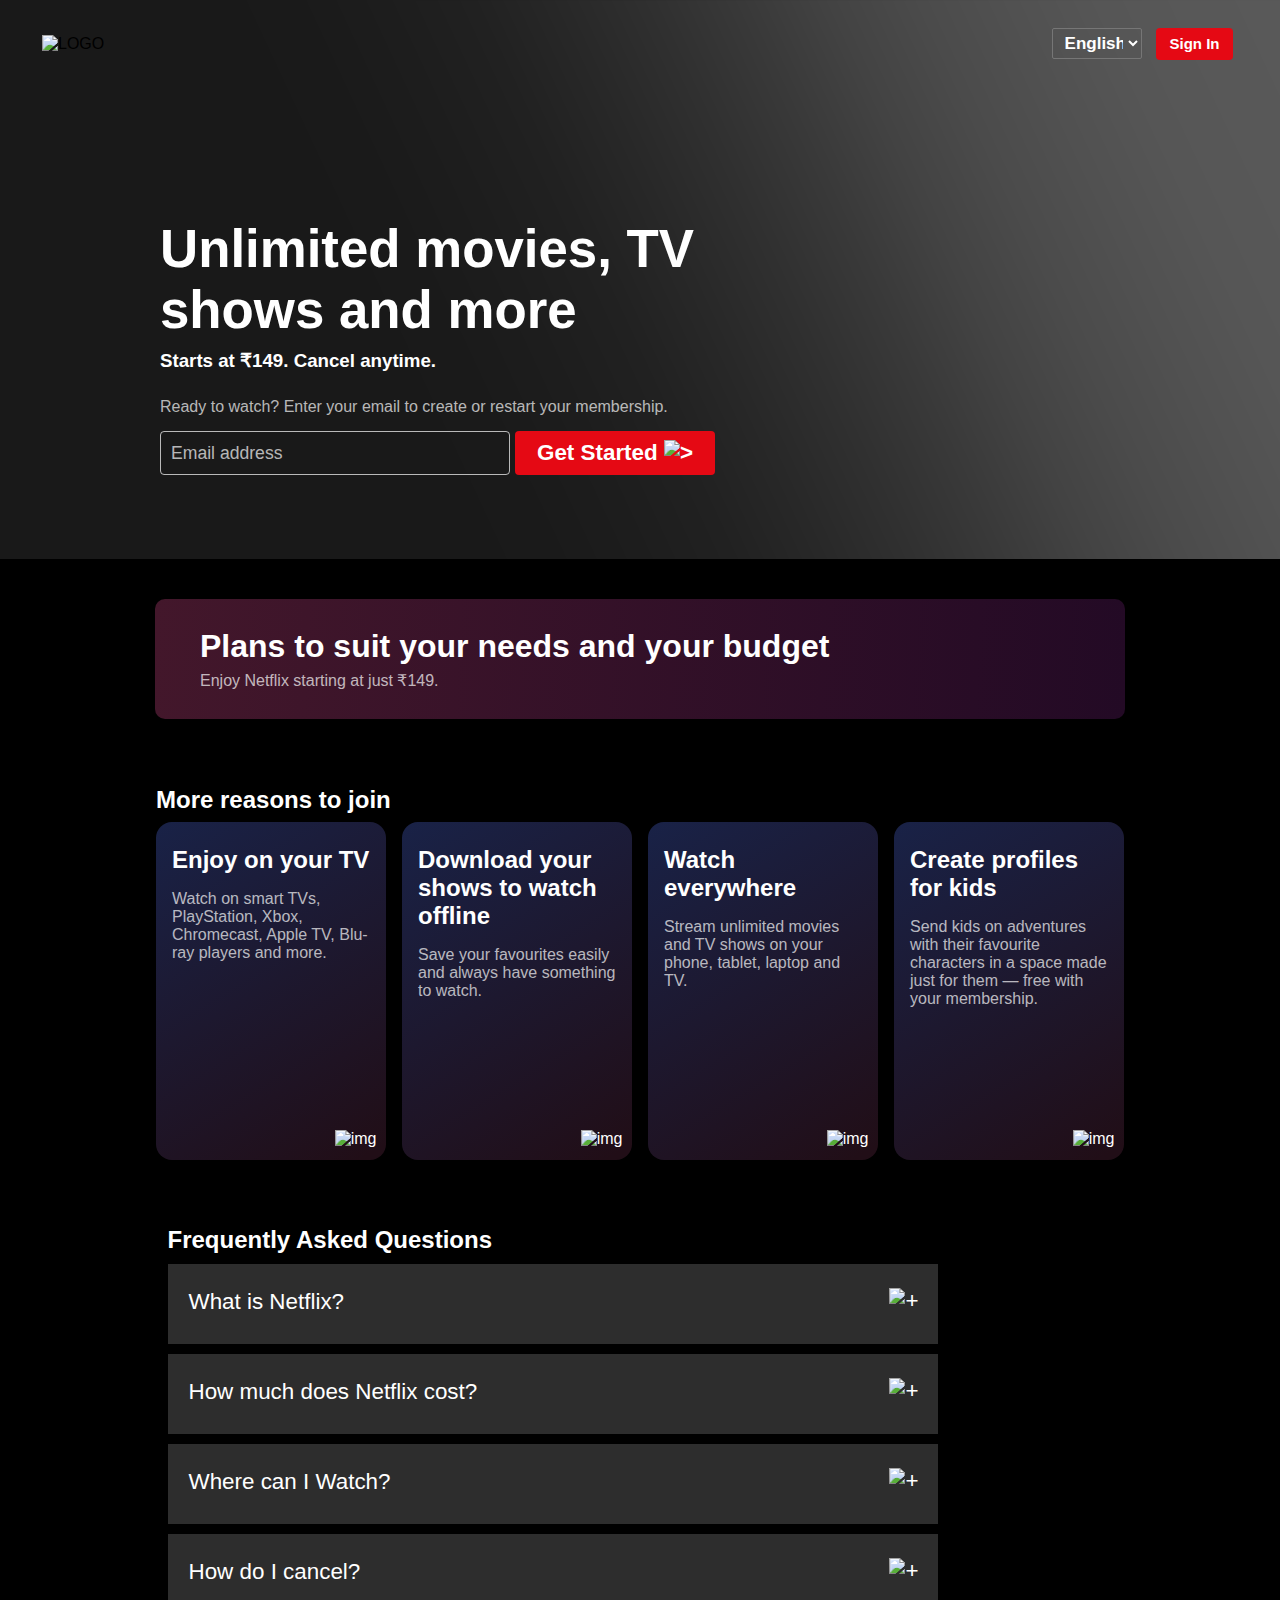
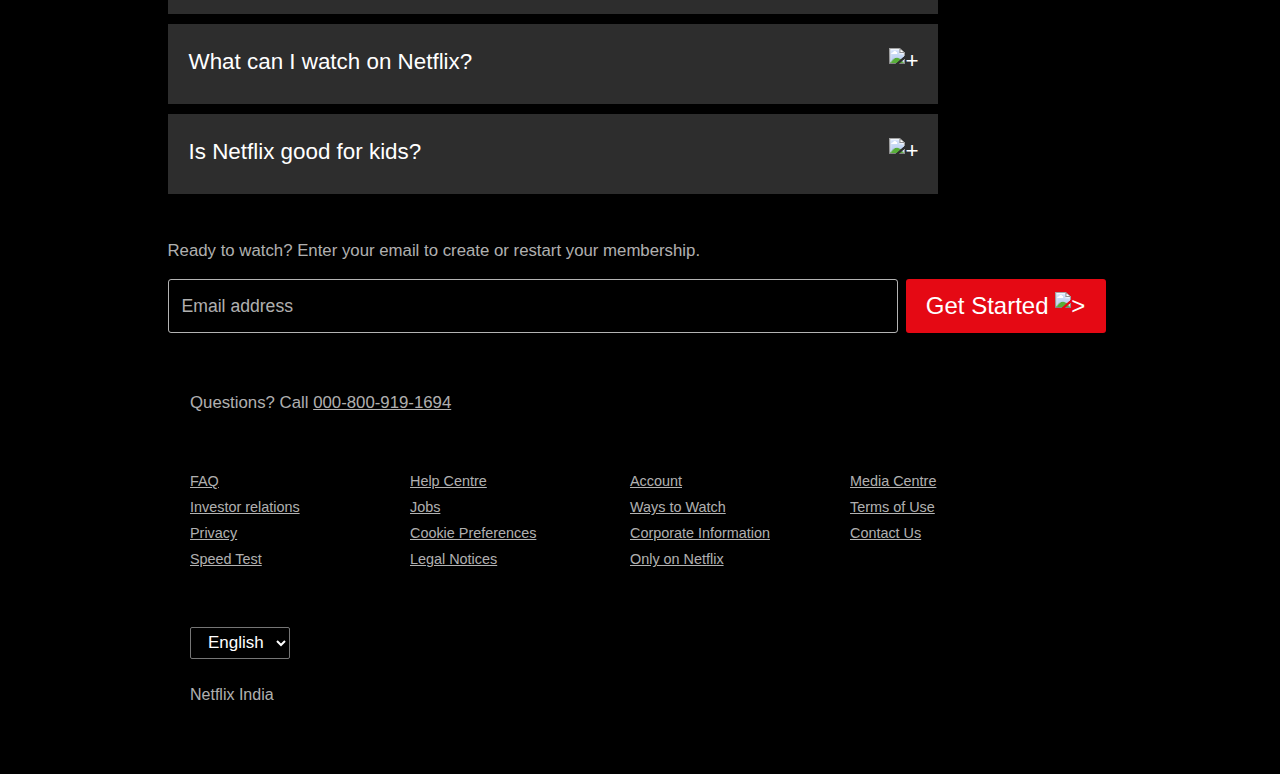
==== index.html @ 7809bfcd "Second commit" ====
<!DOCTYPE html>
<html lang="en">

<head>
    <meta charset="UTF-8">
    <meta name="viewport" content="width=device-width, initial-scale=1.0">
    <meta name="description"
        content="What is Netflix? Netflix is a streaming service that offers a wide variety of award-winning TV shows, movies, anime, documentaries, and more on thousands of ...">
    <title>Netflix India - Watch TV Shows Online, Watch Movies Online</title>
    <link rel="stylesheet" href="netflix.css">
    <link rel="stylesheet" href="1100px.css">
    <link rel="stylesheet" href="845px.css">
    <link rel="stylesheet" href="615px.css">
    <link rel="stylesheet" href="500px.css">
    <link rel="stylesheet" href="295px.css">
</head>

<body>
    <div class="all">

        <div class="container">

            <div class="nav">
                <span class="logo">
                    <img src="svg/logo.svg" alt="LOGO">
                </span>
                <div class="sign">
                    <span>
                        <select name="" id="select">
                            <option value="">English</option>
                            <option value="">हिन्दी</option>
                        </select>
                    </span>
                    <span class="hov">
                        <button class="button">Sign In</button>
                    </span>
                </div>
            </div>
            <div class="main">
                <h1 class="h1">
                    Unlimited movies, TV shows and more
                </h1>
                <h3 class="h3">Starts at ₹149. Cancel anytime.</h3>
                <h4 class="h4">Ready to watch? Enter your email to create or restart your membership.</h4>
                <div class="form">
                    <input type="email" class="email" placeholder="Email address">
                    <span>
                        <button class="Start">Get Started
                            <img src="svg/arrow.svg" alt=">">
                        </button>
                    </span>
                </div>
            </div>
        </div>

        <div class="bg">
            <div class="h">
                <div class="plan">
                    <h1>
                        Plans to suit your needs and your budget
                    </h1>
                    <p>Enjoy Netflix starting at just ₹149.</p>
                </div>
            </div>
            <div class="third">
                <div class="head">
                    <h2>More reasons to join</h2>
                </div>

                <div class="wrap">
                    <div class="c1">
                        <h2>Enjoy on your TV</h2>
                        <p>Watch on smart TVs, PlayStation, Xbox, Chromecast, Apple TV, Blu-ray players and more.</p>
                        <div class="img">
                            <img src="svg/c1.svg" alt="img">
                        </div>
                    </div>

                    <div class="c2">
                        <h2>Download your shows to watch offline</h2>
                        <p>Save your favourites easily and always have something to watch.</p>
                        <div class="img">
                            <img src="svg/c2.svg" alt="img">
                        </div>
                    </div>

                    <div class="c3">
                        <h2>Watch everywhere</h2>
                        <p>Stream unlimited movies and TV shows on your phone, tablet, laptop and TV.</p>
                        <div class="img">
                            <img src="svg/c3.svg" alt="img">
                        </div>
                    </div>

                    <div class="c4">
                        <h2>Create profiles for kids</h2>
                        <p>Send kids on adventures with their favourite characters in a space made just for them — free
                            with
                            your membership.</p>
                        <div class="img">
                            <img src="svg/c4.svg" alt="img">
                        </div>
                    </div>

                </div>
            </div>
            <div class="fourth">
                <div class="faq">
                    <div class="faqhead">
                        <h2>Frequently Asked Questions</h2>
                    </div>
                    <div class="faqmain">
                        <ul>
                            <li>
                                <div class="flex">
                                    <span>What is Netflix?</span>
                                    <img src="svg/plus.svg" alt="+">
                                </div>
                            </li>
                            <li>
                                <div class="flex">
                                    <span>How much does Netflix cost?</span>
                                    <img src="svg/plus.svg" alt="+">
                                </div>
                            </li>
                            <li>
                                <div class="flex">
                                    <span>Where can I Watch?</span>
                                    <img src="svg/plus.svg" alt="+">
                                </div>
                            </li>
                            <li>
                                <div class="flex">
                                    <span>How do I cancel?</span>
                                    <img src="svg/plus.svg" alt="+">
                                </div>
                            </li>
                            <li>
                                <div class="flex">
                                    <span>What can I watch on Netflix?</span>
                                    <img src="svg/plus.svg" alt="+">
                                </div>
                            </li>
                            <li>
                                <div class="flex">
                                    <span>Is Netflix good for kids?</span>
                                    <img src="svg/plus.svg" alt="+">
                                </div>
                            </li>
                        </ul>
                    </div>
                </div>
            </div>
            <div class="fifth">
                <div class="again">
                    <p>Ready to watch? Enter your email to create or restart your membership.</p>
                    <div class="below">
                        <input type="email" placeholder="Email address">
                        <span>
                            <button>Get Started
                                <img src="svg/arrow.svg" alt=">">
                            </button>
                        </span>
                    </div>
                </div>
            </div>
            <div class="number">
                <span>Questions? Call</span>
                <a href="tel: 000-800-919-1694">000-800-919-1694</a>
            </div>
            <div class="sixth">
                <div class="links">
                    <a href="https://help.netflix.com/support/412">FAQ</a>
                    <a href="https://help.netflix.com/">Help Centre</a>
                    <a href="https://www.netflix.com/youraccount">Account</a>
                    <a href="https://media.netflix.com/">Media Centre</a>
                    <a href="http://ir.netflix.com/">Investor relations</a>
                    <a href="https://jobs.netflix.com/jobs">Jobs</a>
                    <a href="https://www.netflix.com/watch">Ways to Watch</a>
                    <a href="https://help.netflix.com/legal/termsofuse">Terms of Use</a>
                    <a href="https://help.netflix.com/legal/privacy">Privacy</a>
                    <a href="https://www.netflix.com/in/#">Cookie Preferences</a>
                    <a href="https://help.netflix.com/legal/corpinfo">Corporate Information</a>
                    <a href="https://help.netflix.com/contactus">Contact Us</a>
                    <a href="https://fast.com/">Speed Test</a>
                    <a href="https://help.netflix.com/legal/notices">Legal Notices</a>
                    <a href="https://www.netflix.com/in/browse/genre/839338">Only on Netflix</a>
                </div>
            </div>
            <div class="last">
                <div class="lang">
                    <span>
                        <select name="" id="langs">
                            <option value="">English</option>
                            <option value="">हिन्दी</option>
                        </select>
                    </span>
                    <span class="netflix">Netflix India</span>
                </div>
            </div>
        </div>
    </div>
</body>

</html>
---- netflix.css ----
* {
    margin: 0;
    padding: 0;
    font-family: Netflix Sans, Helvetica Neue, Segoe UI, Roboto, Ubuntu, sans-serif;
    box-sizing: border-box;
}

.container {
    background-image: linear-gradient(65deg, rgba(0, 0, 0, 0.9000) 30.00%, rgba(0, 0, 0, 0.8965) 35.83%, rgba(0, 0, 0, 0.8861) 41.67%, rgba(0, 0, 0, 0.8688) 47.50%, rgba(0, 0, 0, 0.8444) 53.33%, rgba(0, 0, 0, 0.8132) 59.17%, rgba(0, 0, 0, 0.7750) 65.00%, rgba(0, 0, 0, 0.7368) 70.83%, rgba(0, 0, 0, 0.7056) 76.67%, rgba(0, 0, 0, 0.6813) 82.50%, rgba(0, 0, 0, 0.6639) 88.33%, rgba(0, 0, 0, 0.6535) 94.17%, rgba(0, 0, 0, 0.6500) 100.0%), url(Netflix-background.webp);
    background-position: center center;
    background-size: cover;
    display: flex;
    flex-direction: column;

}

.button {
    background-color: rgb(229, 9, 20);
    color: white;
    width: 77px;
    height: 32px;
    font-size: 15px;
    font-weight: bold;
    margin: 5px;
    border-radius: 4px;
    border: none;
}

.form {
    display: flex;
    gap: 5px;

}

.sign .hov :hover {
    background-color: rgb(193, 17, 25);
    cursor: pointer;
}

.form span :hover {
    background-color: rgb(193, 17, 25);
    cursor: pointer;
}

#select {
    background: transparent;
    color: white;
    font-size: 17px;
    font-weight: bold;
    width: 90px;
    height: 31px;
    border-radius: 2px;
    margin: 5px;
    padding: 2px 2px 2px 8px;
}

.nav {
    height: 77px;
    display: flex;
    align-items: center;
    justify-content: space-between;
}

.nav {
    list-style: none;
    margin: 5px 42px;
}

.logo img {
    width: 148px;
    height: 40px;

}

.main {
    color: white;
    display: flex;
    flex-direction: column;
    margin-top: 1rem;
    margin-left: 10rem;
    margin-right: 10rem;
    margin-bottom: 5rem;
    padding-top: 9%;
    width: 600px;
}

.h1 {
    font-size: 3.3rem;
    font-weight: 800;
}

.h3 {
    margin: 10px 0px 3px 0px;
}

.h4 {
    font-weight: 400;
    margin: 23px 0px 3px 0px;
    color: rgba(255, 255, 255, 0.7);
}

.email {
    width: 350px;
    height: 44px;
    font-size: 1.1rem;
    padding-left: 10px;
    color: white;
    background-color: transparent;
    border: 0.3px solid rgba(255, 255, 255, 0.7);
    border-radius: 4px;
}

.Start {
    width: 200px;
    height: 44px;
    border-radius: 4px;
    background-color: rgb(229, 9, 20);
    color: white;
    border: none;
    font-size: 1.4rem;
    font-weight: 600;
}

.Start img {
    color: white;
}

.form {
    margin: 12px 0px 4px 0px;
    align-items: center;
}

::placeholder {
    color: rgba(255, 255, 255, 0.7);
}

.plan {
    display: flex;
    width: 970px;
    height: 120px;
    border-radius: 10px;
    flex-direction: column;
    background: linear-gradient(93deg, #43172b, #230a25);
    justify-content: center;
    color: white;
    padding-left: 45px;
}

.plan p {
    margin-top: 6px;
    color: rgba(255, 255, 255, 0.7);
}

.h {
    display: flex;
    height: 200px;
    justify-content: center;
    align-items: center;
}

.h :hover {
    transition: all 0.5s cubic-bezier(0.33, 0, 0, 1);
    background: linear-gradient(93deg, #661d3e, #280a2b);

}

.wrap {
    display: flex;
    align-items: center;
    justify-content: center;
}

.bg{
    background-color: black;
}
.third {
    color: white;
}

.c1,
.c2,
.c3,
.c4 {
    width: 230px;
    height: 338px;
    background: linear-gradient(149deg, #192247 0%, #210e17 96.86%);
    color: white;
    border-radius: 1rem;
    margin: 0.5rem;
    padding: 1rem;
    position: relative;
}

.head h2 {
    margin-left: calc((100% - 968px)/2);
    font-weight: 600;
    padding-top: 1.7rem;
}

.c1 h2,
.c2 h2,
.c3 h2,
.c4 h2 {
    margin-top: 0.5rem;
    font-weight: 600;
}

.c1 p,
.c2 p,
.c3 p,
.c4 p {
    margin-top: 1rem;
    font-weight: 350;
    color: rgba(255, 255, 255, 0.7);
}

.c1 img,
.c2 img,
.c3 img,
.c4 img {
    margin-top: 1rem;
    position: absolute;
    bottom: 0.8rem;
    right: 0.6rem;
}

.faq {
    color: white;
    margin-left: calc((100% - 945px)/2);
    padding-top: 58px;
}

.faqmain ul li {
    width: 770px;
    height: 80px;
    background-color: rgb(45, 45, 45);
    margin-top: 10px;
    font-size: 1.4rem;
    padding: 25px 0px 25px 21px;
    position: relative;
    list-style: none;
}

.faqmain ul li img {
    position: absolute;
    top: 24px;
    right: 19px;
}

.faqmain ul :hover {
    background-color: rgb(65, 65, 65);
}

.fifth {
    color: white;
}

.below {
    box-sizing: border-box;
    display: flex;
    align-items: center;
    gap: 8px;
}

.below input {
    width: 730px;
    height: 54px;
    background-color: transparent;
    border: 1px solid rgba(255, 255, 255, 0.7);
    border-radius: 3px;
    font-size: 1.1rem;
    padding-left: 13px;
    color: white;
}

.below button {
    width: 200px;
    height: 54px;
    background-color: rgb(229, 9, 20);
    color: white;
    border: none;
    border-radius: 3px;
    font-size: 1.5rem;
    font-weight: 500;
}

.below span :hover {
    background-color: rgb(193, 17, 25);
}

.again {
    display: flex;
    flex-direction: column;
    margin-left: calc((100% - 945px)/2);
    gap: 18px;
    padding-top: 47px;
}

.again p {
    color: rgba(255, 255, 255, 0.7);
    font-size: 1.05rem;
}

.number {
    padding-top: 60px;
    padding-left: calc((100% - 900px)/2);
    color: rgba(255, 255, 255, 0.7);
    font-size: 1.05rem;
}

.number a {
    color: rgba(255, 255, 255, 0.7);
}


.links a {
    color: rgba(255, 255, 255, 0.7);
    width: 220px;
    font-size: 0.9rem;
    margin-top: 10px;
}

.links {
    display: flex;
    width: 980px;
    flex-wrap: wrap;
    margin-left: calc((100% - 900px)/2);
    padding-top: 50px;
}

.last {
    color: white;
    padding-top: 60px;
    padding-bottom: 70px;
}

.lang {
    display: flex;
    flex-direction: column;
    gap: 27px;
    padding-left: calc((100% - 900px)/2);
}

.lang #langs {
    background: transparent;
    color: white;
    font-size: 17px;
    width: 100px;
    height: 32px;
    border-radius: 2px;
    padding: 2px 2px 3px 13px;
}

.lang .netflix {
    color: rgba(255, 255, 255, 0.7);
}
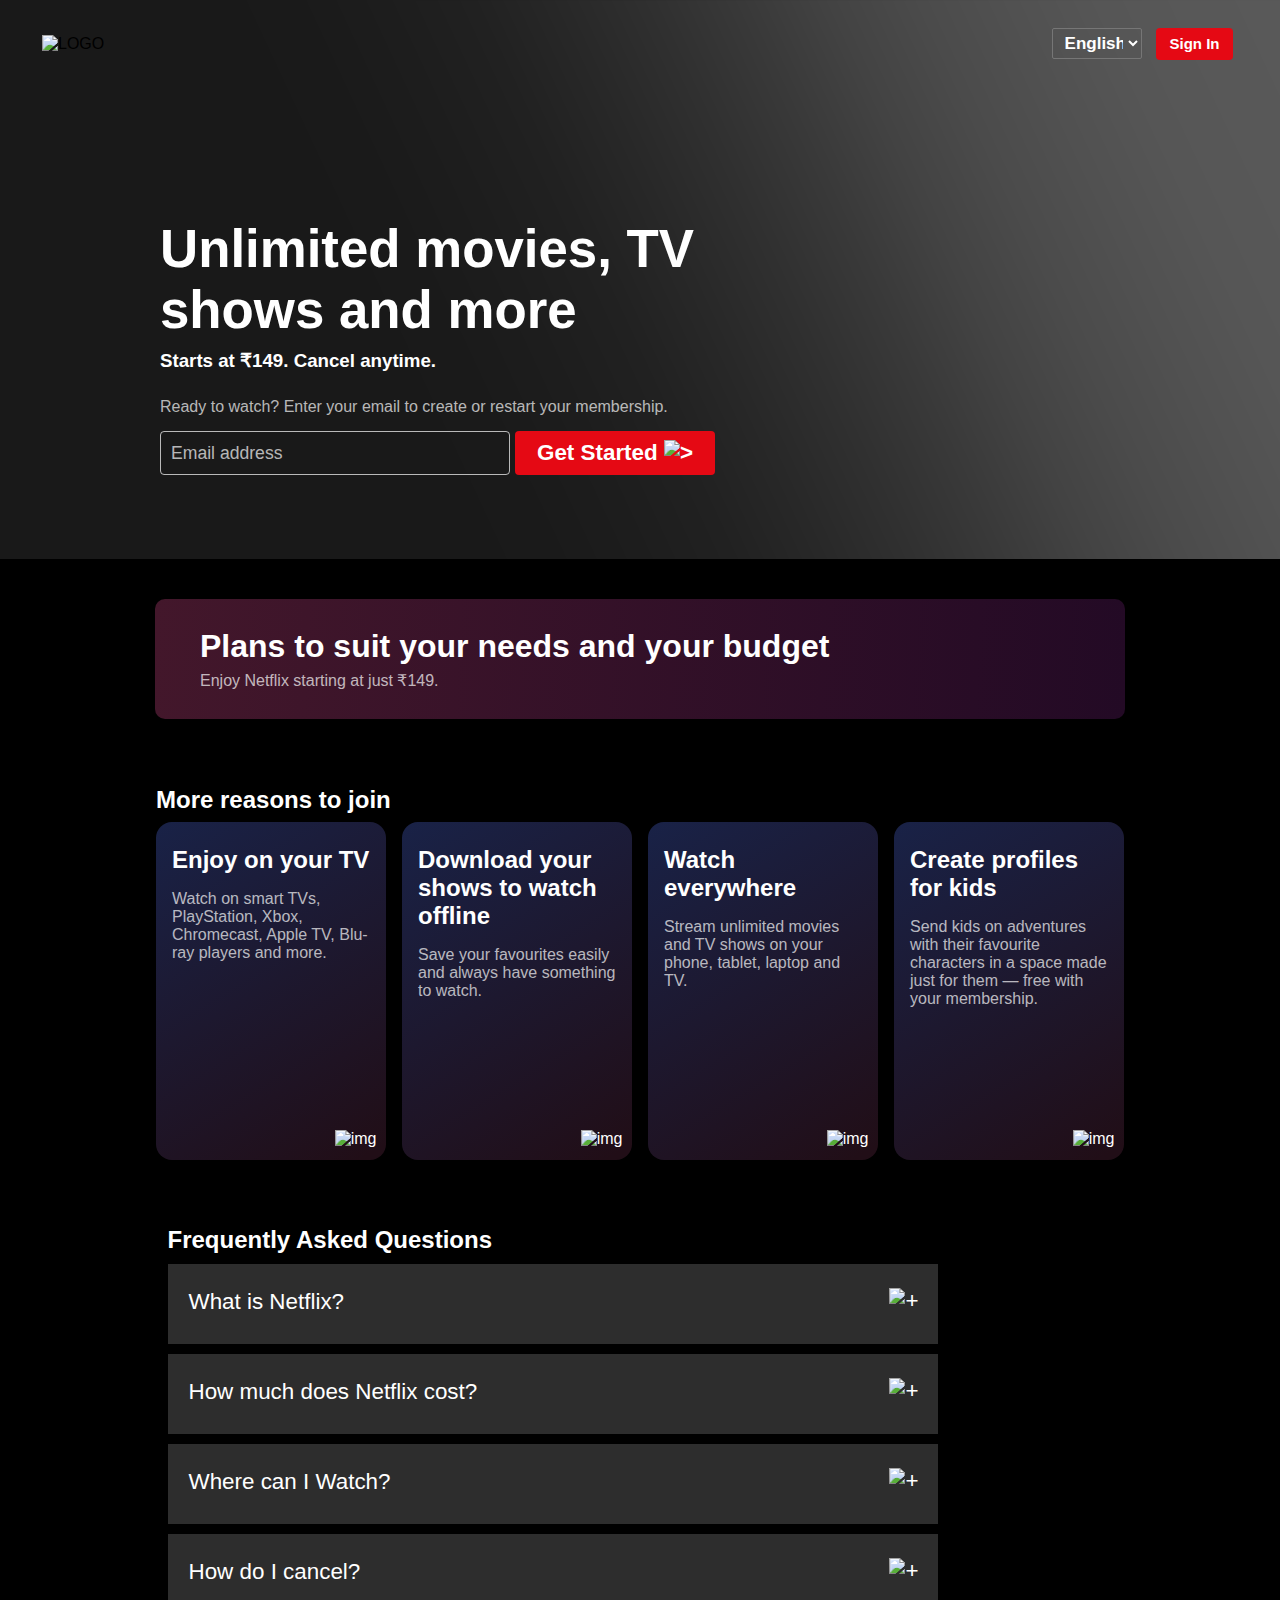
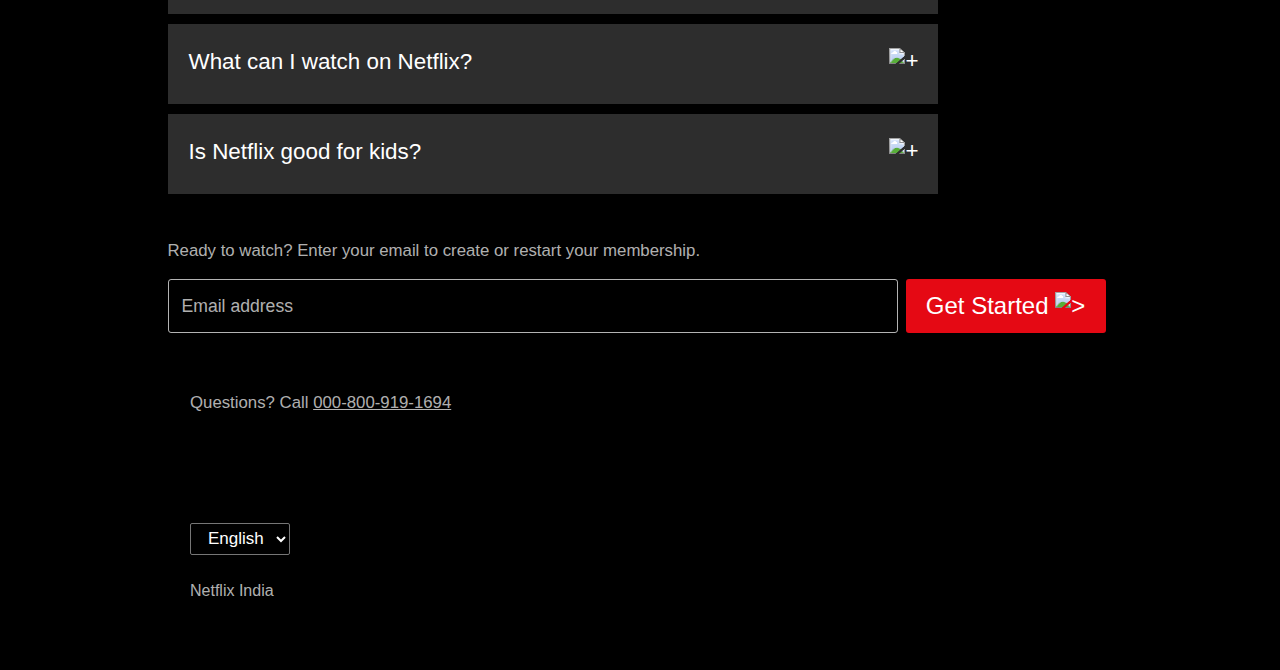
==== commit 9347b959: "check" ====
--- a/index.html
+++ b/index.html
@@ -32,7 +32,7 @@
                         </select>
                     </span>
                     <span class="hov">
-                        <button class="button">Sign In</button>
+                        <button id="alert" class="button">Sign In</button>
                     </span>
                 </div>
             </div>
@@ -45,7 +45,7 @@
                 <div class="form">
                     <input type="email" class="email" placeholder="Email address">
                     <span>
-                        <button class="Start">Get Started
+                        <button class="Start" id="alertt">Get Started
                             <img src="svg/arrow.svg" alt=">">
                         </button>
                     </span>
@@ -55,7 +55,7 @@
 
         <div class="bg">
             <div class="h">
-                <div class="plan">
+                <div class="plan" id="alerttt">
                     <h1>
                         Plans to suit your needs and your budget
                     </h1>
@@ -157,7 +157,7 @@
                     <div class="below">
                         <input type="email" placeholder="Email address">
                         <span>
-                            <button>Get Started
+                            <button id="alertttt">Get Started
                                 <img src="svg/arrow.svg" alt=">">
                             </button>
                         </span>
@@ -170,7 +170,7 @@
             </div>
             <div class="sixth">
                 <div class="links">
-                    <a href="https://help.netflix.com/support/412">FAQ</a>
+                    <!-- <a href="https://help.netflix.com/support/412">FAQ</a>
                     <a href="https://help.netflix.com/">Help Centre</a>
                     <a href="https://www.netflix.com/youraccount">Account</a>
                     <a href="https://media.netflix.com/">Media Centre</a>
@@ -184,7 +184,7 @@
                     <a href="https://help.netflix.com/contactus">Contact Us</a>
                     <a href="https://fast.com/">Speed Test</a>
                     <a href="https://help.netflix.com/legal/notices">Legal Notices</a>
-                    <a href="https://www.netflix.com/in/browse/genre/839338">Only on Netflix</a>
+                    <a href="https://www.netflix.com/in/browse/genre/839338">Only on Netflix</a> -->
                 </div>
             </div>
             <div class="last">
@@ -200,6 +200,20 @@
             </div>
         </div>
     </div>
+    <script>
+        document.getElementById("alert").addEventListener("click", () => {
+            alert("This site is under construction");
+        })
+        document.getElementById("alertt").addEventListener("click", () => {
+            alert("This site is under construction");
+        })
+        document.getElementById("alerttt").addEventListener("click", () => {
+            alert("This site is under construction");
+        })
+        document.getElementById("alertttt").addEventListener("click", () => {
+            alert("This site is under construction");
+        })
+    </script>
 </body>
 
 </html>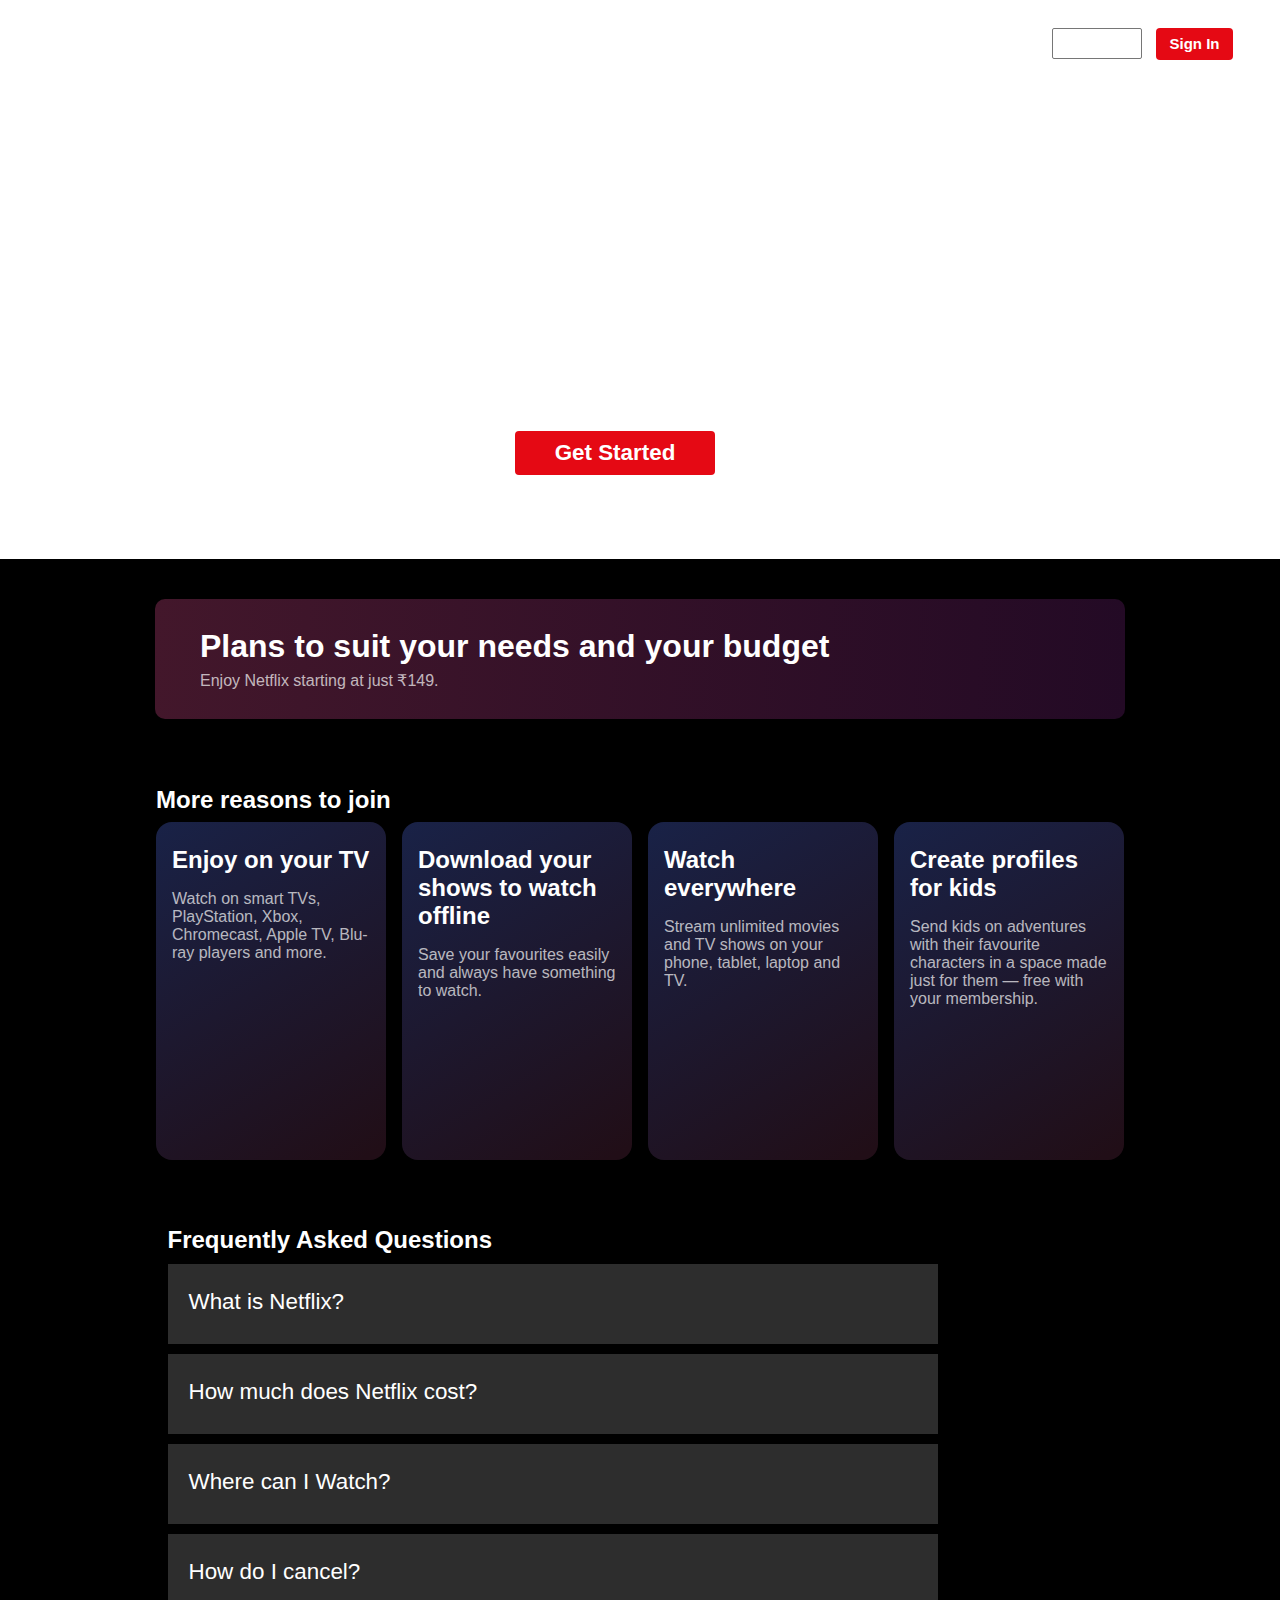
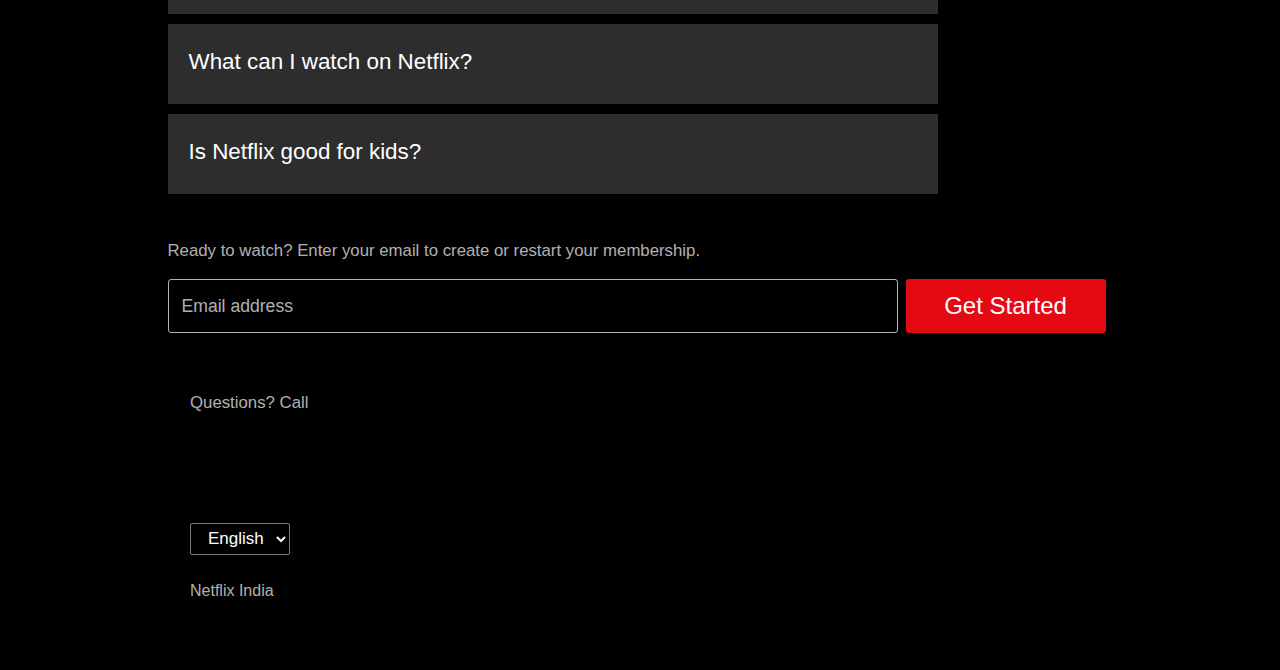
==== commit f9b09525: "check" ====
--- a/index.html
+++ b/index.html
@@ -22,7 +22,7 @@
 
             <div class="nav">
                 <span class="logo">
-                    <img src="svg/logo.svg" alt="LOGO">
+                    <!-- <img src="svg/logo.svg" alt="LOGO"> -->
                 </span>
                 <div class="sign">
                     <span>
@@ -46,7 +46,7 @@
                     <input type="email" class="email" placeholder="Email address">
                     <span>
                         <button class="Start" id="alertt">Get Started
-                            <img src="svg/arrow.svg" alt=">">
+                            <!-- <img src="svg/arrow.svg" alt=">"> -->
                         </button>
                     </span>
                 </div>
@@ -72,7 +72,7 @@
                         <h2>Enjoy on your TV</h2>
                         <p>Watch on smart TVs, PlayStation, Xbox, Chromecast, Apple TV, Blu-ray players and more.</p>
                         <div class="img">
-                            <img src="svg/c1.svg" alt="img">
+                            <!-- <img src="svg/c1.svg" alt="img"> -->
                         </div>
                     </div>
 
@@ -80,7 +80,7 @@
                         <h2>Download your shows to watch offline</h2>
                         <p>Save your favourites easily and always have something to watch.</p>
                         <div class="img">
-                            <img src="svg/c2.svg" alt="img">
+                            <!-- <img src="svg/c2.svg" alt="img"> -->
                         </div>
                     </div>
 
@@ -88,7 +88,7 @@
                         <h2>Watch everywhere</h2>
                         <p>Stream unlimited movies and TV shows on your phone, tablet, laptop and TV.</p>
                         <div class="img">
-                            <img src="svg/c3.svg" alt="img">
+                            <!-- <img src="svg/c3.svg" alt="img"> -->
                         </div>
                     </div>
 
@@ -98,7 +98,7 @@
                             with
                             your membership.</p>
                         <div class="img">
-                            <img src="svg/c4.svg" alt="img">
+                            <!-- <img src="svg/c4.svg" alt="img"> -->
                         </div>
                     </div>
 
@@ -114,37 +114,37 @@
                             <li>
                                 <div class="flex">
                                     <span>What is Netflix?</span>
-                                    <img src="svg/plus.svg" alt="+">
+                                    <!-- <img src="svg/plus.svg" alt="+"> -->
                                 </div>
                             </li>
                             <li>
                                 <div class="flex">
                                     <span>How much does Netflix cost?</span>
-                                    <img src="svg/plus.svg" alt="+">
+                                    <!-- <img src="svg/plus.svg" alt="+"> -->
                                 </div>
                             </li>
                             <li>
                                 <div class="flex">
                                     <span>Where can I Watch?</span>
-                                    <img src="svg/plus.svg" alt="+">
+                                    <!-- <img src="svg/plus.svg" alt="+"> -->
                                 </div>
                             </li>
                             <li>
                                 <div class="flex">
                                     <span>How do I cancel?</span>
-                                    <img src="svg/plus.svg" alt="+">
+                                    <!-- <img src="svg/plus.svg" alt="+"> -->
                                 </div>
                             </li>
                             <li>
                                 <div class="flex">
                                     <span>What can I watch on Netflix?</span>
-                                    <img src="svg/plus.svg" alt="+">
+                                    <!-- <img src="svg/plus.svg" alt="+"> -->
                                 </div>
                             </li>
                             <li>
                                 <div class="flex">
                                     <span>Is Netflix good for kids?</span>
-                                    <img src="svg/plus.svg" alt="+">
+                                    <!-- <img src="svg/plus.svg" alt="+"> -->
                                 </div>
                             </li>
                         </ul>
@@ -158,7 +158,7 @@
                         <input type="email" placeholder="Email address">
                         <span>
                             <button id="alertttt">Get Started
-                                <img src="svg/arrow.svg" alt=">">
+                                <!-- <img src="svg/arrow.svg" alt=">"> -->
                             </button>
                         </span>
                     </div>
@@ -166,7 +166,7 @@
             </div>
             <div class="number">
                 <span>Questions? Call</span>
-                <a href="tel: 000-800-919-1694">000-800-919-1694</a>
+                <!-- <a href="tel: 000-800-919-1694">000-800-919-1694</a> -->
             </div>
             <div class="sixth">
                 <div class="links">
--- a/netflix.css
+++ b/netflix.css
@@ -6,7 +6,7 @@
 }
 
 .container {
-    background-image: linear-gradient(65deg, rgba(0, 0, 0, 0.9000) 30.00%, rgba(0, 0, 0, 0.8965) 35.83%, rgba(0, 0, 0, 0.8861) 41.67%, rgba(0, 0, 0, 0.8688) 47.50%, rgba(0, 0, 0, 0.8444) 53.33%, rgba(0, 0, 0, 0.8132) 59.17%, rgba(0, 0, 0, 0.7750) 65.00%, rgba(0, 0, 0, 0.7368) 70.83%, rgba(0, 0, 0, 0.7056) 76.67%, rgba(0, 0, 0, 0.6813) 82.50%, rgba(0, 0, 0, 0.6639) 88.33%, rgba(0, 0, 0, 0.6535) 94.17%, rgba(0, 0, 0, 0.6500) 100.0%), url(Netflix-background.webp);
+    /* background-image: linear-gradient(65deg, rgba(0, 0, 0, 0.9000) 30.00%, rgba(0, 0, 0, 0.8965) 35.83%, rgba(0, 0, 0, 0.8861) 41.67%, rgba(0, 0, 0, 0.8688) 47.50%, rgba(0, 0, 0, 0.8444) 53.33%, rgba(0, 0, 0, 0.8132) 59.17%, rgba(0, 0, 0, 0.7750) 65.00%, rgba(0, 0, 0, 0.7368) 70.83%, rgba(0, 0, 0, 0.7056) 76.67%, rgba(0, 0, 0, 0.6813) 82.50%, rgba(0, 0, 0, 0.6639) 88.33%, rgba(0, 0, 0, 0.6535) 94.17%, rgba(0, 0, 0, 0.6500) 100.0%), url(Netflix-background.webp); */
     background-position: center center;
     background-size: cover;
     display: flex;
@@ -170,9 +170,10 @@
     justify-content: center;
 }
 
-.bg{
+.bg {
     background-color: black;
 }
+
 .third {
     color: white;
 }
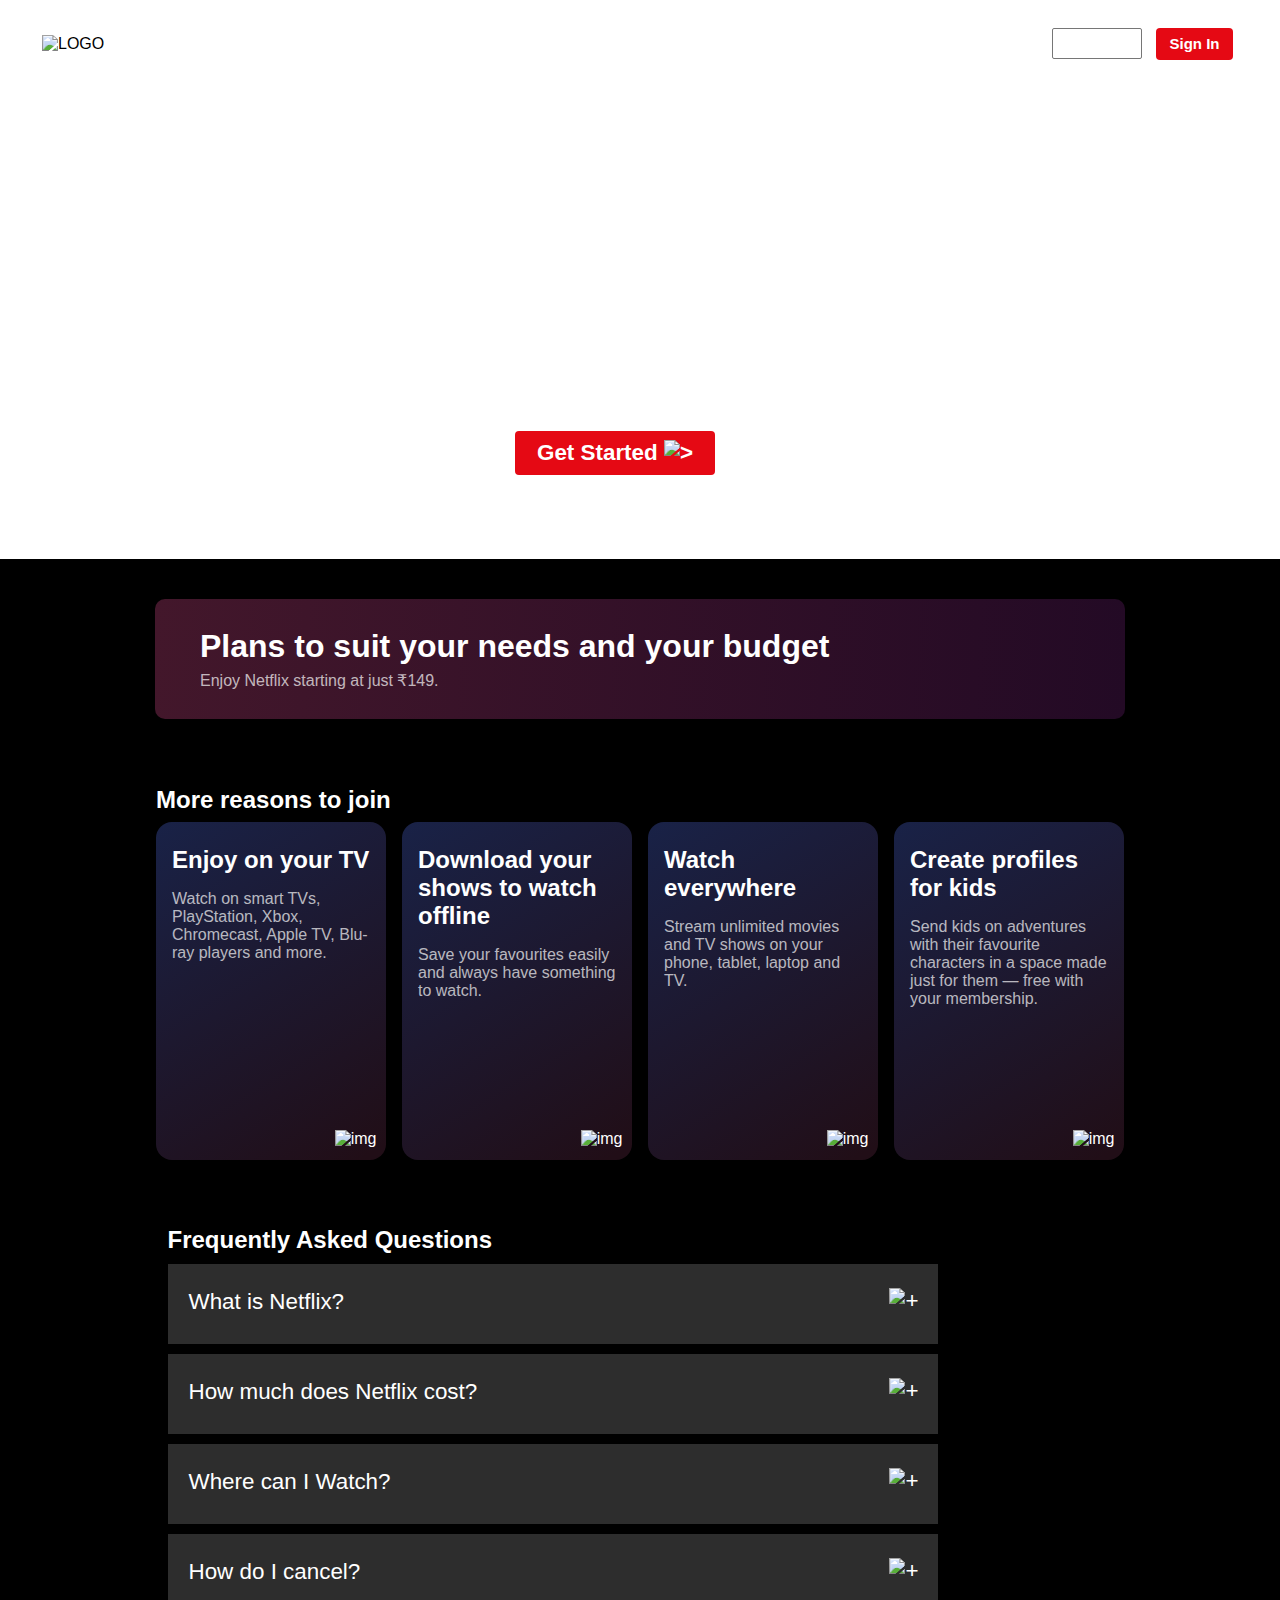
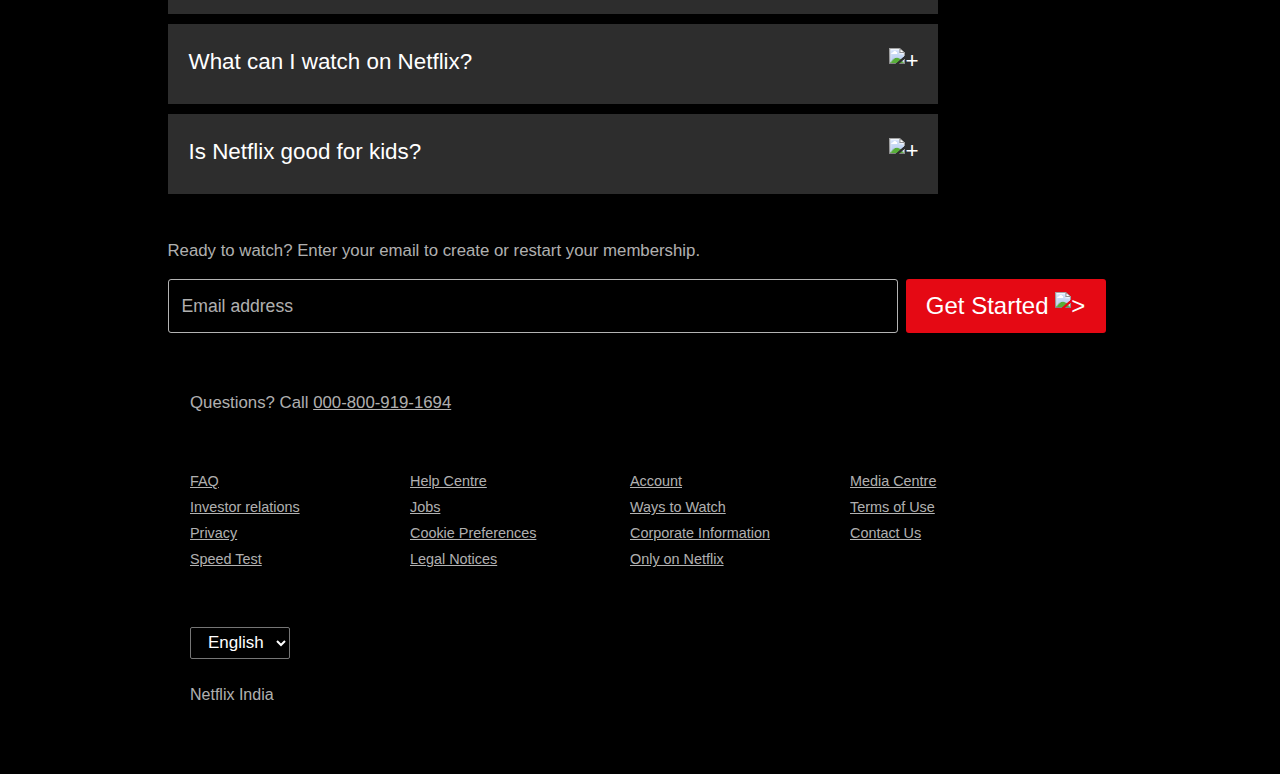
==== commit c85ccd15: "check" ====
--- a/index.html
+++ b/index.html
@@ -22,7 +22,7 @@
 
             <div class="nav">
                 <span class="logo">
-                    <!-- <img src="svg/logo.svg" alt="LOGO"> -->
+                    <img src="svg/logo.svg" alt="LOGO">
                 </span>
                 <div class="sign">
                     <span>
@@ -46,7 +46,7 @@
                     <input type="email" class="email" placeholder="Email address">
                     <span>
                         <button class="Start" id="alertt">Get Started
-                            <!-- <img src="svg/arrow.svg" alt=">"> -->
+                            <img src="svg/arrow.svg" alt=">">
                         </button>
                     </span>
                 </div>
@@ -72,7 +72,7 @@
                         <h2>Enjoy on your TV</h2>
                         <p>Watch on smart TVs, PlayStation, Xbox, Chromecast, Apple TV, Blu-ray players and more.</p>
                         <div class="img">
-                            <!-- <img src="svg/c1.svg" alt="img"> -->
+                            <img src="svg/c1.svg" alt="img">
                         </div>
                     </div>
 
@@ -80,7 +80,7 @@
                         <h2>Download your shows to watch offline</h2>
                         <p>Save your favourites easily and always have something to watch.</p>
                         <div class="img">
-                            <!-- <img src="svg/c2.svg" alt="img"> -->
+                            <img src="svg/c2.svg" alt="img">
                         </div>
                     </div>
 
@@ -88,7 +88,7 @@
                         <h2>Watch everywhere</h2>
                         <p>Stream unlimited movies and TV shows on your phone, tablet, laptop and TV.</p>
                         <div class="img">
-                            <!-- <img src="svg/c3.svg" alt="img"> -->
+                            <img src="svg/c3.svg" alt="img">
                         </div>
                     </div>
 
@@ -98,7 +98,7 @@
                             with
                             your membership.</p>
                         <div class="img">
-                            <!-- <img src="svg/c4.svg" alt="img"> -->
+                            <img src="svg/c4.svg" alt="img">
                         </div>
                     </div>
 
@@ -114,37 +114,37 @@
                             <li>
                                 <div class="flex">
                                     <span>What is Netflix?</span>
-                                    <!-- <img src="svg/plus.svg" alt="+"> -->
+                                    <img src="svg/plus.svg" alt="+">
                                 </div>
                             </li>
                             <li>
                                 <div class="flex">
                                     <span>How much does Netflix cost?</span>
-                                    <!-- <img src="svg/plus.svg" alt="+"> -->
+                                    <img src="svg/plus.svg" alt="+">
                                 </div>
                             </li>
                             <li>
                                 <div class="flex">
                                     <span>Where can I Watch?</span>
-                                    <!-- <img src="svg/plus.svg" alt="+"> -->
+                                    <img src="svg/plus.svg" alt="+">
                                 </div>
                             </li>
                             <li>
                                 <div class="flex">
                                     <span>How do I cancel?</span>
-                                    <!-- <img src="svg/plus.svg" alt="+"> -->
+                                    <img src="svg/plus.svg" alt="+">
                                 </div>
                             </li>
                             <li>
                                 <div class="flex">
                                     <span>What can I watch on Netflix?</span>
-                                    <!-- <img src="svg/plus.svg" alt="+"> -->
+                                    <img src="svg/plus.svg" alt="+">
                                 </div>
                             </li>
                             <li>
                                 <div class="flex">
                                     <span>Is Netflix good for kids?</span>
-                                    <!-- <img src="svg/plus.svg" alt="+"> -->
+                                    <img src="svg/plus.svg" alt="+">
                                 </div>
                             </li>
                         </ul>
@@ -158,7 +158,7 @@
                         <input type="email" placeholder="Email address">
                         <span>
                             <button id="alertttt">Get Started
-                                <!-- <img src="svg/arrow.svg" alt=">"> -->
+                                <img src="svg/arrow.svg" alt=">">
                             </button>
                         </span>
                     </div>
@@ -166,11 +166,11 @@
             </div>
             <div class="number">
                 <span>Questions? Call</span>
-                <!-- <a href="tel: 000-800-919-1694">000-800-919-1694</a> -->
+                <a href="tel: 000-800-919-1694">000-800-919-1694</a>
             </div>
             <div class="sixth">
                 <div class="links">
-                    <!-- <a href="https://help.netflix.com/support/412">FAQ</a>
+                    <a href="https://help.netflix.com/support/412">FAQ</a>
                     <a href="https://help.netflix.com/">Help Centre</a>
                     <a href="https://www.netflix.com/youraccount">Account</a>
                     <a href="https://media.netflix.com/">Media Centre</a>
@@ -184,7 +184,7 @@
                     <a href="https://help.netflix.com/contactus">Contact Us</a>
                     <a href="https://fast.com/">Speed Test</a>
                     <a href="https://help.netflix.com/legal/notices">Legal Notices</a>
-                    <a href="https://www.netflix.com/in/browse/genre/839338">Only on Netflix</a> -->
+                    <a href="https://www.netflix.com/in/browse/genre/839338">Only on Netflix</a>
                 </div>
             </div>
             <div class="last">
@@ -214,6 +214,7 @@
             alert("This site is under construction");
         })
     </script>
+
 </body>
 
 </html>